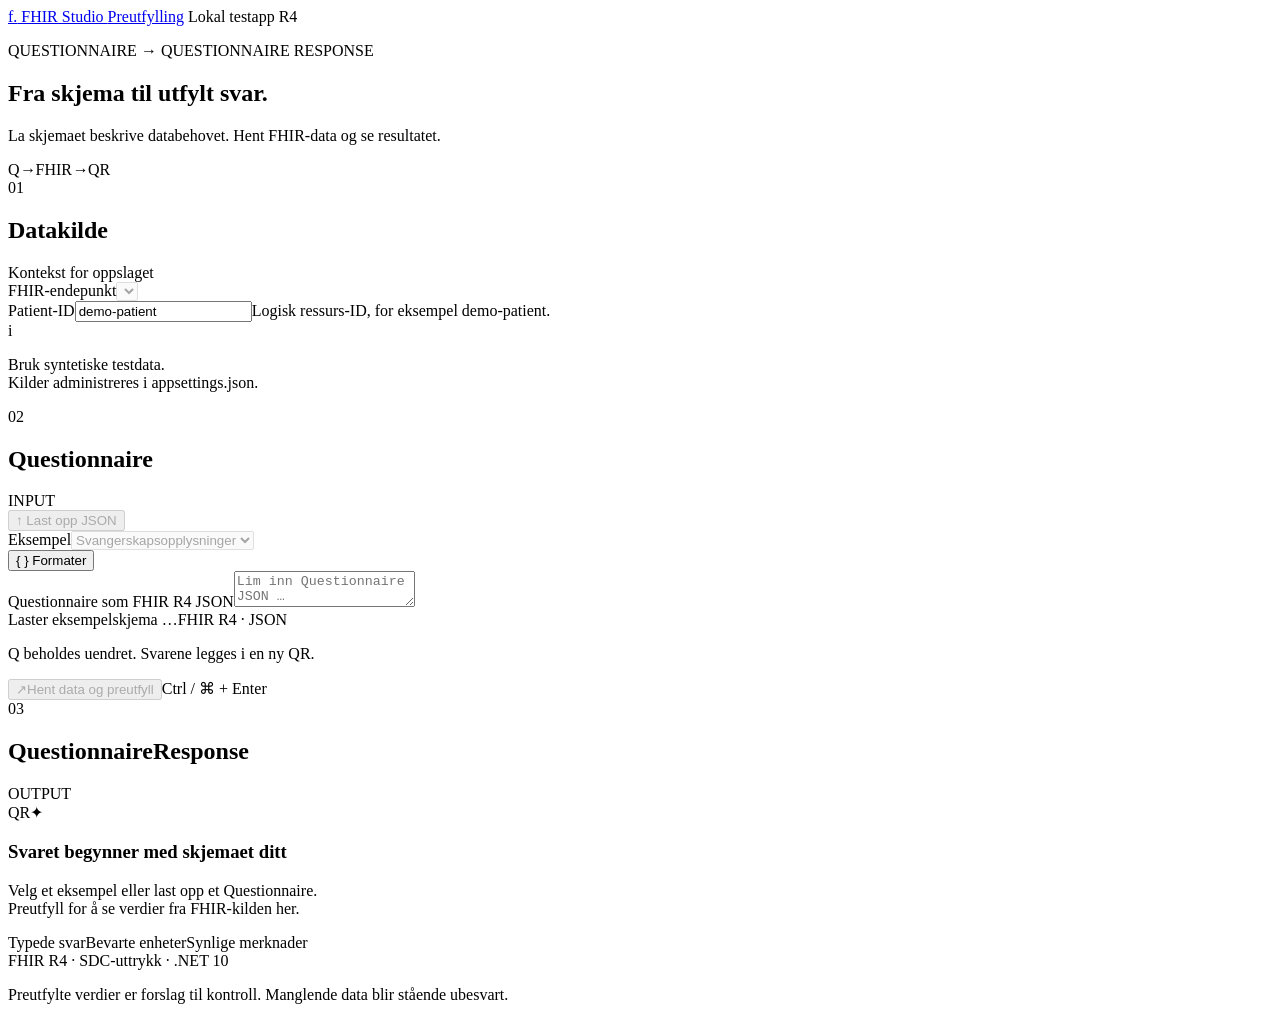
==== src/GenericPopulation/wwwroot/index.html @ 498796b2 "Legg til FHIR-preutfyllingsapp med .NET 10 og VS Code-oppsett" ====
<!doctype html>
<html lang="nb">
<head>
  <meta charset="utf-8"><meta name="viewport" content="width=device-width,initial-scale=1">
  <title>FHIR Studio · Preutfylling</title>
  <link rel="icon" href="/favicon.svg" type="image/svg+xml">
  <link rel="stylesheet" href="/app.css"><script src="/app.js" defer></script>
</head>
<body>
<header class="topbar"><a class="brand" href="/"><span class="brand-icon">f.</span> FHIR Studio <span class="brand-divider"></span><span class="brand-caption">Preutfylling</span></a><span class="badge"><span class="dot"></span> Lokal testapp <span class="badge-version">R4</span></span></header>
<main>
  <section class="intro"><div><p class="eyebrow">QUESTIONNAIRE → QUESTIONNAIRE RESPONSE</p><h1>Fra skjema til utfylt svar.</h1><p class="subtitle">La skjemaet beskrive databehovet. Hent FHIR-data og se resultatet.</p></div><div class="flow" aria-label="Flyt: Questionnaire, FHIR-kilde, QuestionnaireResponse"><span>Q</span><i>→</i><span class="flow-source">FHIR</span><i>→</i><span class="flow-result">QR</span></div></section>
  <section class="connection card" aria-labelledby="connection-title"><div class="section-label"><span class="step">01</span><h2 id="connection-title">Datakilde</h2><span class="subtle">Kontekst for oppslaget</span></div><div class="connection-fields"><div class="field source-field"><label for="source">FHIR-endepunkt</label><select id="source" disabled></select><span id="endpoint" class="field-help mono"></span></div><div class="field patient-field"><label for="patient">Patient-ID</label><input id="patient" value="demo-patient" maxlength="64" spellcheck="false" autocomplete="off" aria-describedby="patient-help"><span id="patient-help" class="field-help">Logisk ressurs-ID, for eksempel demo-patient.</span></div><div class="connection-note"><span class="note-symbol">i</span><p>Bruk syntetiske testdata.<br><span>Kilder administreres i appsettings.json.</span></p></div></div></section>
  <div class="workspace">
    <section class="card input-card" aria-labelledby="input-title"><div class="panel-heading"><div class="section-label"><span class="step">02</span><h2 id="input-title">Questionnaire</h2><span class="tag">INPUT</span></div><button id="upload" class="text-button" disabled>↑ Last opp JSON</button><input id="file" type="file" accept=".json,application/json,application/fhir+json" hidden></div>
      <div class="editor-toolbar"><div class="example-picker"><label for="example">Eksempel</label><select id="example" disabled><option value="pregnancy">Svangerskapsopplysninger</option><option value="general">Personopplysninger</option><option value="custom" disabled>Eget skjema</option></select></div><button id="format" class="text-button" title="Formater JSON">{ } Formater</button></div>
      <label class="sr-only" for="questionnaire">Questionnaire som FHIR R4 JSON</label><textarea id="questionnaire" spellcheck="false" autocomplete="off" aria-describedby="editor-help" placeholder="Lim inn Questionnaire JSON …"></textarea>
      <div class="editor-meta"><span id="q-info">Laster eksempelskjema …</span><span>FHIR R4 · JSON</span></div>
      <div class="run-area"><p id="editor-help">Q beholdes uendret. Svarene legges i en ny QR.</p><button id="populate" class="primary-button" disabled><span id="run-icon">↗</span><span id="run-label">Hent data og preutfyll</span></button><span class="shortcut">Ctrl / ⌘ + Enter</span></div>
    </section>
    <section class="card output-card" aria-labelledby="output-title"><div class="panel-heading"><div class="section-label"><span class="step">03</span><h2 id="output-title">QuestionnaireResponse</h2><span class="tag output-tag">OUTPUT</span></div></div>
      <div id="output-empty" class="empty-state"><div class="empty-icon">QR<span>✦</span></div><h3>Svaret begynner med skjemaet ditt</h3><p>Velg et eksempel eller last opp et Questionnaire.<br>Preutfyll for å se verdier fra FHIR-kilden her.</p><div class="empty-detail"><span>Typede svar</span><span>Bevarte enheter</span><span>Synlige merknader</span></div></div>
      <div id="output-loading" class="empty-state" hidden><div class="spinner"></div><h3>Henter data fra FHIR …</h3><p>Leser Patient, kjører søk fra Q og bygger QR.</p></div>
      <div id="output-result" hidden><div class="result-summary"><div><span class="dot"></span><strong id="result-title">Preutfylling gjennomført</strong></div><span class="status-pill">in-progress</span></div><div class="metrics"><div><strong id="answered">0/0</strong><span>felt preutfylt</span></div><div><strong id="requests">0</strong><span>FHIR-kall</span></div><div><strong id="duration">0 ms</strong><span>behandlingstid</span></div></div>
        <div class="tabs" role="tablist" aria-label="Resultatvisning"><button class="tab active" id="tab-preview" role="tab" aria-selected="true" aria-controls="preview" data-panel="preview">Forhåndsvisning</button><button class="tab" id="tab-json" role="tab" aria-selected="false" tabindex="-1" aria-controls="json" data-panel="json">QR JSON</button><button class="tab" id="tab-issues" role="tab" aria-selected="false" tabindex="-1" aria-controls="issues" data-panel="issues">Merknader <span id="issue-count">0</span></button></div>
        <div id="preview" class="result-panel" role="tabpanel" aria-labelledby="tab-preview" tabindex="0"></div><div id="json" class="result-panel json-panel" role="tabpanel" aria-labelledby="tab-json" tabindex="0" hidden><pre id="qr-json"></pre></div><div id="issues" class="result-panel" role="tabpanel" aria-labelledby="tab-issues" tabindex="0" hidden></div>
        <div class="result-actions"><button id="download" class="secondary-button">↓ Last ned QR</button><button id="copy" class="text-button">Kopier JSON</button><button id="download-envelope" class="text-button">QR + merknader</button></div>
      </div>
    </section>
  </div>
  <div id="message" class="message" role="status" aria-live="polite" hidden></div>
  <footer><span><span class="footer-dot"></span> FHIR R4 · SDC-uttrykk · .NET 10</span><p>Preutfylte verdier er forslag til kontroll. Manglende data blir stående ubesvart.</p></footer>
</main>
</body></html>
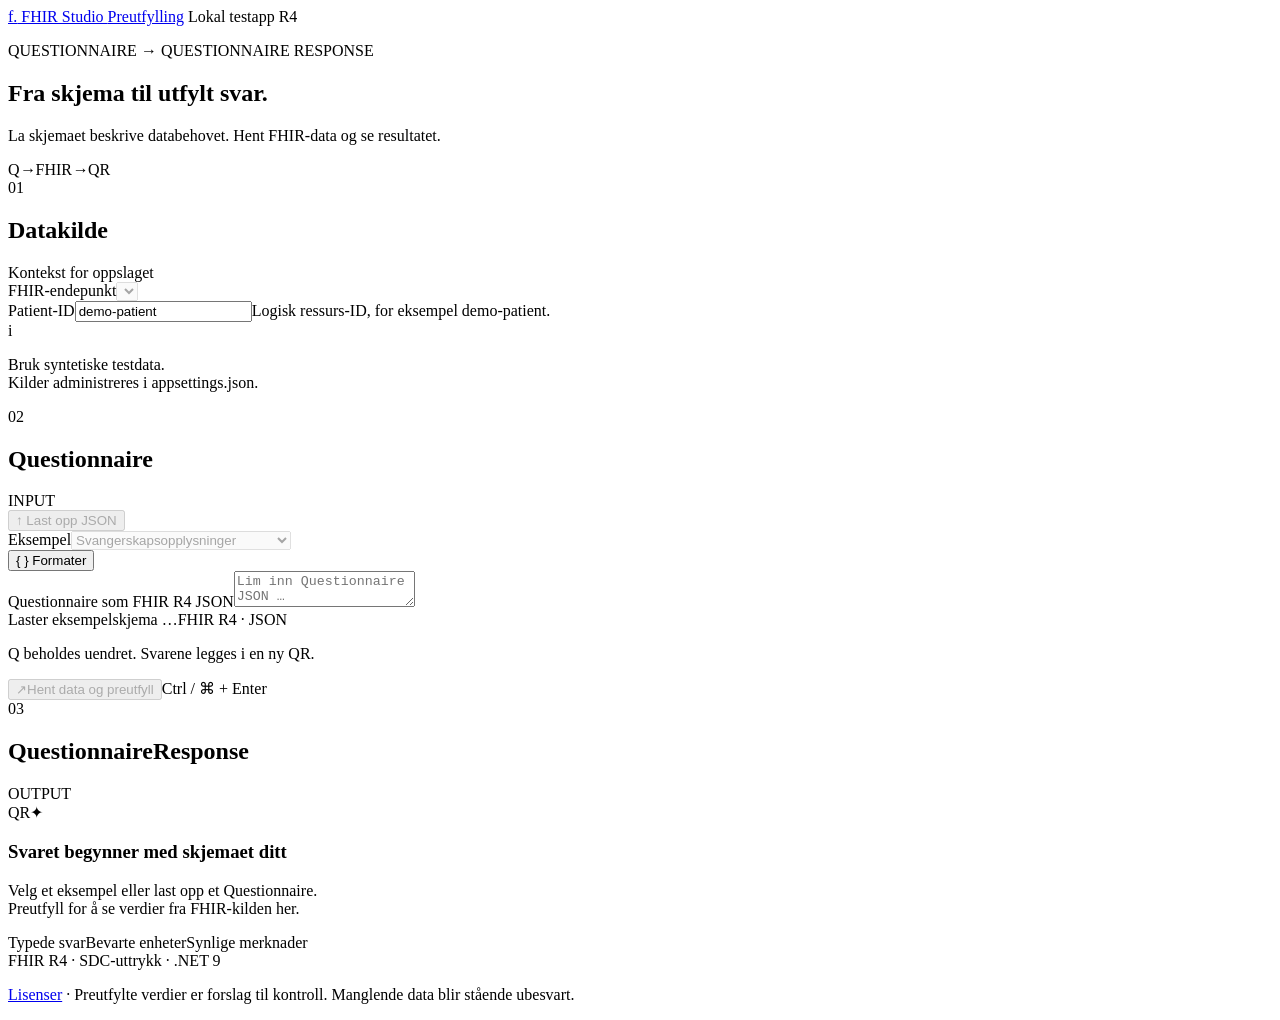
==== commit fc351eae: "Legg til DHG-støtte, .NET 9 og lisensdokumentasjon" ====
--- a/src/GenericPopulation/wwwroot/index.html
+++ b/src/GenericPopulation/wwwroot/index.html
@@ -6,14 +6,18 @@
   <link rel="icon" href="/favicon.svg" type="image/svg+xml">
   <link rel="stylesheet" href="/app.css"><script src="/app.js" defer></script>
 </head>
+<!-- Statisk struktur for testappen. app.js binder hendelser via id og fyller data med textContent.
+     CSS styrer utseendet; hidden og ARIA-attributter styres av app.js ved tilstands- og fanebytte.
+     Kildevalg gir kontekst, Questionnaire er input, og QuestionnaireResponse er et separat resultat. -->
 <body>
 <header class="topbar"><a class="brand" href="/"><span class="brand-icon">f.</span> FHIR Studio <span class="brand-divider"></span><span class="brand-caption">Preutfylling</span></a><span class="badge"><span class="dot"></span> Lokal testapp <span class="badge-version">R4</span></span></header>
 <main>
   <section class="intro"><div><p class="eyebrow">QUESTIONNAIRE → QUESTIONNAIRE RESPONSE</p><h1>Fra skjema til utfylt svar.</h1><p class="subtitle">La skjemaet beskrive databehovet. Hent FHIR-data og se resultatet.</p></div><div class="flow" aria-label="Flyt: Questionnaire, FHIR-kilde, QuestionnaireResponse"><span>Q</span><i>→</i><span class="flow-source">FHIR</span><i>→</i><span class="flow-result">QR</span></div></section>
-  <section class="connection card" aria-labelledby="connection-title"><div class="section-label"><span class="step">01</span><h2 id="connection-title">Datakilde</h2><span class="subtle">Kontekst for oppslaget</span></div><div class="connection-fields"><div class="field source-field"><label for="source">FHIR-endepunkt</label><select id="source" disabled></select><span id="endpoint" class="field-help mono"></span></div><div class="field patient-field"><label for="patient">Patient-ID</label><input id="patient" value="demo-patient" maxlength="64" spellcheck="false" autocomplete="off" aria-describedby="patient-help"><span id="patient-help" class="field-help">Logisk ressurs-ID, for eksempel demo-patient.</span></div><div class="connection-note"><span class="note-symbol">i</span><p>Bruk syntetiske testdata.<br><span>Kilder administreres i appsettings.json.</span></p></div></div></section>
+  <section class="connection card" aria-labelledby="connection-title"><div class="section-label"><span class="step">01</span><h2 id="connection-title">Datakilde</h2><span class="subtle">Kontekst for oppslaget</span></div><div class="connection-fields"><div class="field source-field"><label for="source">FHIR-endepunkt</label><select id="source" disabled></select><span id="endpoint" class="field-help mono"></span></div><div class="field patient-field"><label id="patient-label" for="patient">Patient-ID</label><input id="patient" value="demo-patient" maxlength="64" spellcheck="false" autocomplete="off" aria-describedby="patient-help"><select id="test-patient" aria-describedby="patient-help" hidden></select><span id="patient-help" class="field-help">Logisk ressurs-ID, for eksempel demo-patient.</span></div><div class="connection-note"><span class="note-symbol">i</span><p>Bruk syntetiske testdata.<br><span>Kilder administreres i appsettings.json.</span></p></div></div></section>
+  <!-- Editor og resultat er separate paneler, slik at originalskjema og genererte svar ikke blandes. -->
   <div class="workspace">
     <section class="card input-card" aria-labelledby="input-title"><div class="panel-heading"><div class="section-label"><span class="step">02</span><h2 id="input-title">Questionnaire</h2><span class="tag">INPUT</span></div><button id="upload" class="text-button" disabled>↑ Last opp JSON</button><input id="file" type="file" accept=".json,application/json,application/fhir+json" hidden></div>
-      <div class="editor-toolbar"><div class="example-picker"><label for="example">Eksempel</label><select id="example" disabled><option value="pregnancy">Svangerskapsopplysninger</option><option value="general">Personopplysninger</option><option value="custom" disabled>Eget skjema</option></select></div><button id="format" class="text-button" title="Formater JSON">{ } Formater</button></div>
+      <div class="editor-toolbar"><div class="example-picker"><label for="example">Eksempel</label><select id="example" disabled><option value="pregnancy">Svangerskapsopplysninger</option><option value="general">Personopplysninger</option><option value="dhg">DHG – svangerskap og kontakter</option><option value="custom" disabled>Eget skjema</option></select></div><button id="format" class="text-button" title="Formater JSON">{ } Formater</button></div>
       <label class="sr-only" for="questionnaire">Questionnaire som FHIR R4 JSON</label><textarea id="questionnaire" spellcheck="false" autocomplete="off" aria-describedby="editor-help" placeholder="Lim inn Questionnaire JSON …"></textarea>
       <div class="editor-meta"><span id="q-info">Laster eksempelskjema …</span><span>FHIR R4 · JSON</span></div>
       <div class="run-area"><p id="editor-help">Q beholdes uendret. Svarene legges i en ny QR.</p><button id="populate" class="primary-button" disabled><span id="run-icon">↗</span><span id="run-label">Hent data og preutfyll</span></button><span class="shortcut">Ctrl / ⌘ + Enter</span></div>
@@ -28,7 +32,8 @@
       </div>
     </section>
   </div>
+  <!-- Statusregionen gjør også asynkrone meldinger tilgjengelige for skjermlesere. -->
   <div id="message" class="message" role="status" aria-live="polite" hidden></div>
-  <footer><span><span class="footer-dot"></span> FHIR R4 · SDC-uttrykk · .NET 10</span><p>Preutfylte verdier er forslag til kontroll. Manglende data blir stående ubesvart.</p></footer>
+  <footer><span><span class="footer-dot"></span> FHIR R4 · SDC-uttrykk · .NET 9</span><p><a href="/licenses">Lisenser</a> · Preutfylte verdier er forslag til kontroll. Manglende data blir stående ubesvart.</p></footer>
 </main>
 </body></html>
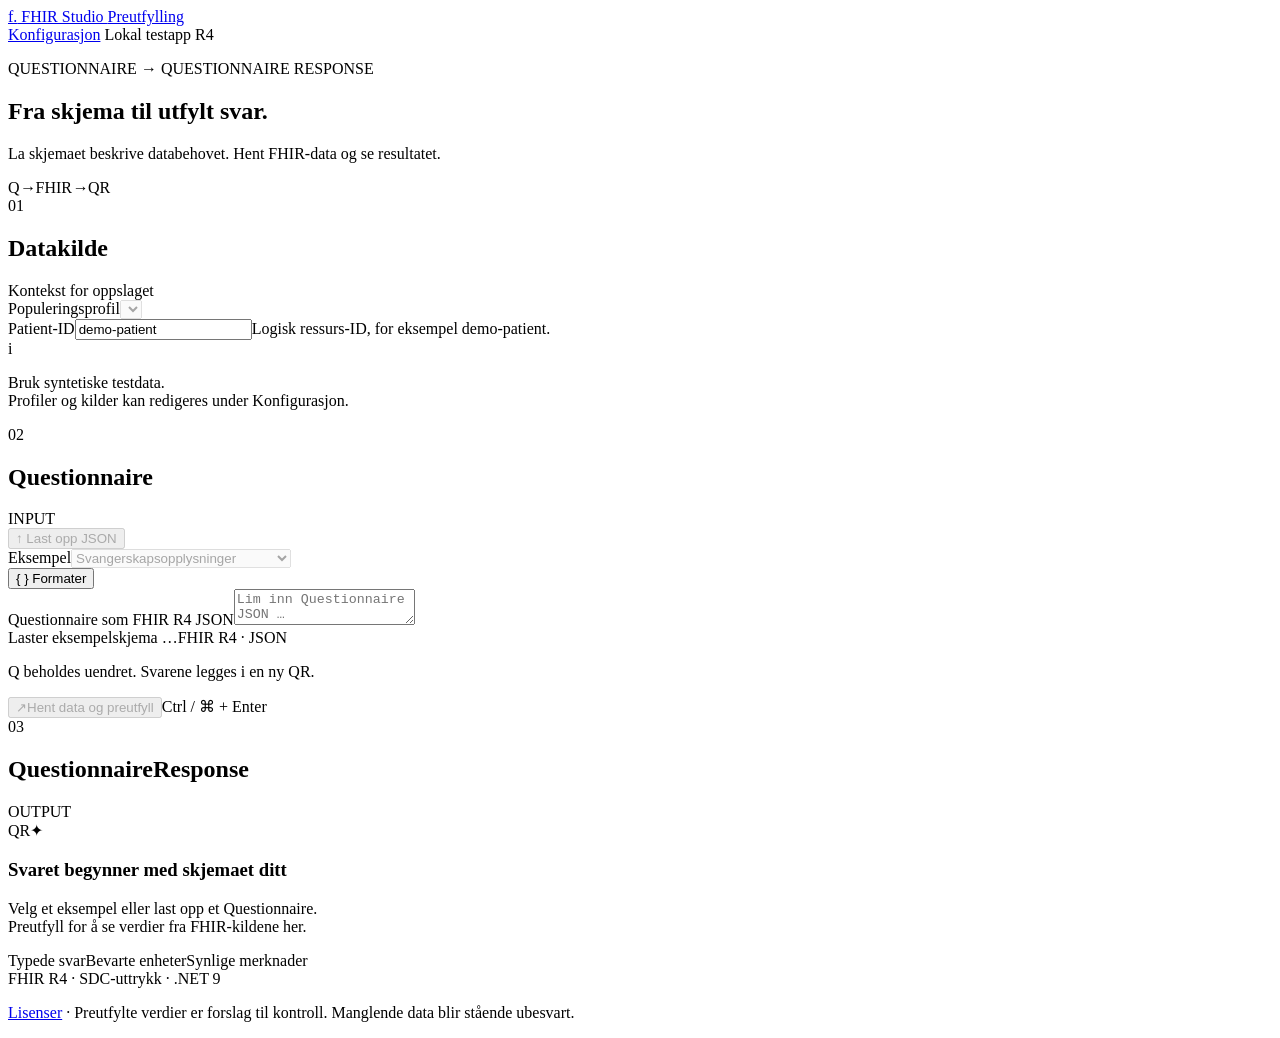
==== commit 61fcf5a5: "Add configurable FHIR routing and configuration editor" ====
--- a/src/GenericPopulation/wwwroot/index.html
+++ b/src/GenericPopulation/wwwroot/index.html
@@ -10,20 +10,20 @@
      CSS styrer utseendet; hidden og ARIA-attributter styres av app.js ved tilstands- og fanebytte.
      Kildevalg gir kontekst, Questionnaire er input, og QuestionnaireResponse er et separat resultat. -->
 <body>
-<header class="topbar"><a class="brand" href="/"><span class="brand-icon">f.</span> FHIR Studio <span class="brand-divider"></span><span class="brand-caption">Preutfylling</span></a><span class="badge"><span class="dot"></span> Lokal testapp <span class="badge-version">R4</span></span></header>
+<header class="topbar"><a class="brand" href="/"><span class="brand-icon">f.</span> FHIR Studio <span class="brand-divider"></span><span class="brand-caption">Preutfylling</span></a><nav class="topbar-actions" aria-label="App"><a class="text-button" href="/configuration.html">Konfigurasjon</a><span class="badge"><span class="dot"></span> Lokal testapp <span class="badge-version">R4</span></span></nav></header>
 <main>
   <section class="intro"><div><p class="eyebrow">QUESTIONNAIRE → QUESTIONNAIRE RESPONSE</p><h1>Fra skjema til utfylt svar.</h1><p class="subtitle">La skjemaet beskrive databehovet. Hent FHIR-data og se resultatet.</p></div><div class="flow" aria-label="Flyt: Questionnaire, FHIR-kilde, QuestionnaireResponse"><span>Q</span><i>→</i><span class="flow-source">FHIR</span><i>→</i><span class="flow-result">QR</span></div></section>
-  <section class="connection card" aria-labelledby="connection-title"><div class="section-label"><span class="step">01</span><h2 id="connection-title">Datakilde</h2><span class="subtle">Kontekst for oppslaget</span></div><div class="connection-fields"><div class="field source-field"><label for="source">FHIR-endepunkt</label><select id="source" disabled></select><span id="endpoint" class="field-help mono"></span></div><div class="field patient-field"><label id="patient-label" for="patient">Patient-ID</label><input id="patient" value="demo-patient" maxlength="64" spellcheck="false" autocomplete="off" aria-describedby="patient-help"><select id="test-patient" aria-describedby="patient-help" hidden></select><span id="patient-help" class="field-help">Logisk ressurs-ID, for eksempel demo-patient.</span></div><div class="connection-note"><span class="note-symbol">i</span><p>Bruk syntetiske testdata.<br><span>Kilder administreres i appsettings.json.</span></p></div></div></section>
+  <section class="connection card" aria-labelledby="connection-title"><div class="section-label"><span class="step">01</span><h2 id="connection-title">Datakilde</h2><span class="subtle">Kontekst for oppslaget</span></div><div class="connection-fields"><div class="field source-field"><label for="source">Populeringsprofil</label><select id="source" aria-describedby="profile-help" disabled></select><span id="profile-help" class="field-help"></span><span id="endpoint" class="field-help mono"></span></div><div class="field patient-field"><label id="patient-label" for="patient">Patient-ID</label><input id="patient" value="demo-patient" maxlength="64" spellcheck="false" autocomplete="off" aria-describedby="patient-help"><select id="test-patient" aria-describedby="patient-help" hidden></select><span id="patient-help" class="field-help">Logisk ressurs-ID, for eksempel demo-patient.</span></div><div class="connection-note"><span class="note-symbol">i</span><p>Bruk syntetiske testdata.<br><span>Profiler og kilder kan redigeres under Konfigurasjon.</span></p></div></div></section>
   <!-- Editor og resultat er separate paneler, slik at originalskjema og genererte svar ikke blandes. -->
   <div class="workspace">
     <section class="card input-card" aria-labelledby="input-title"><div class="panel-heading"><div class="section-label"><span class="step">02</span><h2 id="input-title">Questionnaire</h2><span class="tag">INPUT</span></div><button id="upload" class="text-button" disabled>↑ Last opp JSON</button><input id="file" type="file" accept=".json,application/json,application/fhir+json" hidden></div>
-      <div class="editor-toolbar"><div class="example-picker"><label for="example">Eksempel</label><select id="example" disabled><option value="pregnancy">Svangerskapsopplysninger</option><option value="general">Personopplysninger</option><option value="dhg">DHG – svangerskap og kontakter</option><option value="custom" disabled>Eget skjema</option></select></div><button id="format" class="text-button" title="Formater JSON">{ } Formater</button></div>
+      <div class="editor-toolbar"><div class="example-picker"><label for="example">Eksempel</label><select id="example" disabled><option value="pregnancy">Svangerskapsopplysninger</option><option value="general">Personopplysninger</option><option value="dhg">DHG – svangerskap og kontakter</option><option value="routed-v1">Skjemastyrte kilder · versjon 1</option><option value="routed-v2">Skjemastyrte kilder · versjon 2</option><option value="custom" disabled>Eget skjema</option></select></div><button id="format" class="text-button" title="Formater JSON">{ } Formater</button></div>
       <label class="sr-only" for="questionnaire">Questionnaire som FHIR R4 JSON</label><textarea id="questionnaire" spellcheck="false" autocomplete="off" aria-describedby="editor-help" placeholder="Lim inn Questionnaire JSON …"></textarea>
       <div class="editor-meta"><span id="q-info">Laster eksempelskjema …</span><span>FHIR R4 · JSON</span></div>
       <div class="run-area"><p id="editor-help">Q beholdes uendret. Svarene legges i en ny QR.</p><button id="populate" class="primary-button" disabled><span id="run-icon">↗</span><span id="run-label">Hent data og preutfyll</span></button><span class="shortcut">Ctrl / ⌘ + Enter</span></div>
     </section>
     <section class="card output-card" aria-labelledby="output-title"><div class="panel-heading"><div class="section-label"><span class="step">03</span><h2 id="output-title">QuestionnaireResponse</h2><span class="tag output-tag">OUTPUT</span></div></div>
-      <div id="output-empty" class="empty-state"><div class="empty-icon">QR<span>✦</span></div><h3>Svaret begynner med skjemaet ditt</h3><p>Velg et eksempel eller last opp et Questionnaire.<br>Preutfyll for å se verdier fra FHIR-kilden her.</p><div class="empty-detail"><span>Typede svar</span><span>Bevarte enheter</span><span>Synlige merknader</span></div></div>
+      <div id="output-empty" class="empty-state"><div class="empty-icon">QR<span>✦</span></div><h3>Svaret begynner med skjemaet ditt</h3><p>Velg et eksempel eller last opp et Questionnaire.<br>Preutfyll for å se verdier fra FHIR-kildene her.</p><div class="empty-detail"><span>Typede svar</span><span>Bevarte enheter</span><span>Synlige merknader</span></div></div>
       <div id="output-loading" class="empty-state" hidden><div class="spinner"></div><h3>Henter data fra FHIR …</h3><p>Leser Patient, kjører søk fra Q og bygger QR.</p></div>
       <div id="output-result" hidden><div class="result-summary"><div><span class="dot"></span><strong id="result-title">Preutfylling gjennomført</strong></div><span class="status-pill">in-progress</span></div><div class="metrics"><div><strong id="answered">0/0</strong><span>felt preutfylt</span></div><div><strong id="requests">0</strong><span>FHIR-kall</span></div><div><strong id="duration">0 ms</strong><span>behandlingstid</span></div></div>
         <div class="tabs" role="tablist" aria-label="Resultatvisning"><button class="tab active" id="tab-preview" role="tab" aria-selected="true" aria-controls="preview" data-panel="preview">Forhåndsvisning</button><button class="tab" id="tab-json" role="tab" aria-selected="false" tabindex="-1" aria-controls="json" data-panel="json">QR JSON</button><button class="tab" id="tab-issues" role="tab" aria-selected="false" tabindex="-1" aria-controls="issues" data-panel="issues">Merknader <span id="issue-count">0</span></button></div>
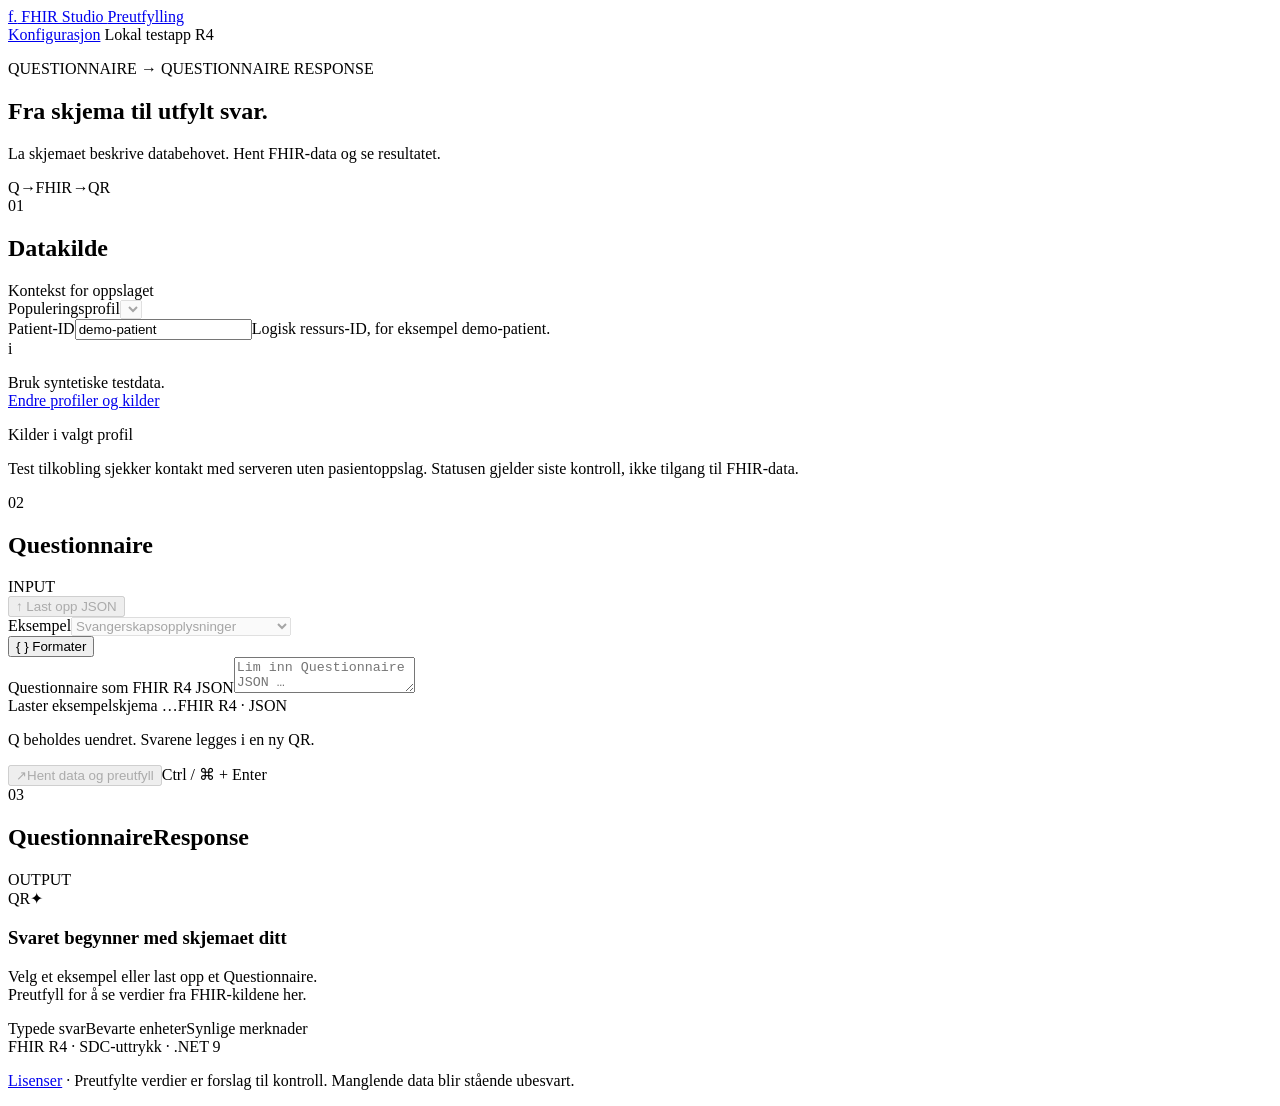
==== commit 0f94472d: "Forbedre konfigurasjon og legg til endepunktstatus Legg til feltforklaringer, JSON-visning i modal o" ====
--- a/src/GenericPopulation/wwwroot/index.html
+++ b/src/GenericPopulation/wwwroot/index.html
@@ -4,7 +4,7 @@
   <meta charset="utf-8"><meta name="viewport" content="width=device-width,initial-scale=1">
   <title>FHIR Studio · Preutfylling</title>
   <link rel="icon" href="/favicon.svg" type="image/svg+xml">
-  <link rel="stylesheet" href="/app.css"><script src="/app.js" defer></script>
+  <link rel="stylesheet" href="/app.css"><script src="/endpoint-status.js" defer></script><script src="/app.js" defer></script>
 </head>
 <!-- Statisk struktur for testappen. app.js binder hendelser via id og fyller data med textContent.
      CSS styrer utseendet; hidden og ARIA-attributter styres av app.js ved tilstands- og fanebytte.
@@ -13,7 +13,15 @@
 <header class="topbar"><a class="brand" href="/"><span class="brand-icon">f.</span> FHIR Studio <span class="brand-divider"></span><span class="brand-caption">Preutfylling</span></a><nav class="topbar-actions" aria-label="App"><a class="text-button" href="/configuration.html">Konfigurasjon</a><span class="badge"><span class="dot"></span> Lokal testapp <span class="badge-version">R4</span></span></nav></header>
 <main>
   <section class="intro"><div><p class="eyebrow">QUESTIONNAIRE → QUESTIONNAIRE RESPONSE</p><h1>Fra skjema til utfylt svar.</h1><p class="subtitle">La skjemaet beskrive databehovet. Hent FHIR-data og se resultatet.</p></div><div class="flow" aria-label="Flyt: Questionnaire, FHIR-kilde, QuestionnaireResponse"><span>Q</span><i>→</i><span class="flow-source">FHIR</span><i>→</i><span class="flow-result">QR</span></div></section>
-  <section class="connection card" aria-labelledby="connection-title"><div class="section-label"><span class="step">01</span><h2 id="connection-title">Datakilde</h2><span class="subtle">Kontekst for oppslaget</span></div><div class="connection-fields"><div class="field source-field"><label for="source">Populeringsprofil</label><select id="source" aria-describedby="profile-help" disabled></select><span id="profile-help" class="field-help"></span><span id="endpoint" class="field-help mono"></span></div><div class="field patient-field"><label id="patient-label" for="patient">Patient-ID</label><input id="patient" value="demo-patient" maxlength="64" spellcheck="false" autocomplete="off" aria-describedby="patient-help"><select id="test-patient" aria-describedby="patient-help" hidden></select><span id="patient-help" class="field-help">Logisk ressurs-ID, for eksempel demo-patient.</span></div><div class="connection-note"><span class="note-symbol">i</span><p>Bruk syntetiske testdata.<br><span>Profiler og kilder kan redigeres under Konfigurasjon.</span></p></div></div></section>
+  <section class="connection card" aria-labelledby="connection-title">
+    <div class="section-label"><span class="step">01</span><h2 id="connection-title">Datakilde</h2><span class="subtle">Kontekst for oppslaget</span></div>
+    <div class="connection-fields">
+      <div class="field source-field"><label for="source">Populeringsprofil</label><select id="source" aria-describedby="profile-help" disabled></select><span id="profile-help" class="field-help"></span></div>
+      <div class="field patient-field"><label id="patient-label" for="patient">Patient-ID</label><input id="patient" value="demo-patient" maxlength="64" spellcheck="false" autocomplete="off" aria-describedby="patient-help"><select id="test-patient" aria-describedby="patient-help" hidden></select><span id="patient-help" class="field-help">Logisk ressurs-ID, for eksempel demo-patient.</span></div>
+      <div class="connection-note"><span class="note-symbol" aria-hidden="true">i</span><p>Bruk syntetiske testdata.<br><a href="/configuration.html">Endre profiler og kilder</a></p></div>
+    </div>
+    <div class="connection-endpoints"><span id="endpoint-label">Kilder i valgt profil</span><ul id="endpoint" aria-labelledby="endpoint-label"></ul><p class="endpoint-check-help">Test tilkobling sjekker kontakt med serveren uten pasientoppslag. Statusen gjelder siste kontroll, ikke tilgang til FHIR-data.</p></div>
+  </section>
   <!-- Editor og resultat er separate paneler, slik at originalskjema og genererte svar ikke blandes. -->
   <div class="workspace">
     <section class="card input-card" aria-labelledby="input-title"><div class="panel-heading"><div class="section-label"><span class="step">02</span><h2 id="input-title">Questionnaire</h2><span class="tag">INPUT</span></div><button id="upload" class="text-button" disabled>↑ Last opp JSON</button><input id="file" type="file" accept=".json,application/json,application/fhir+json" hidden></div>
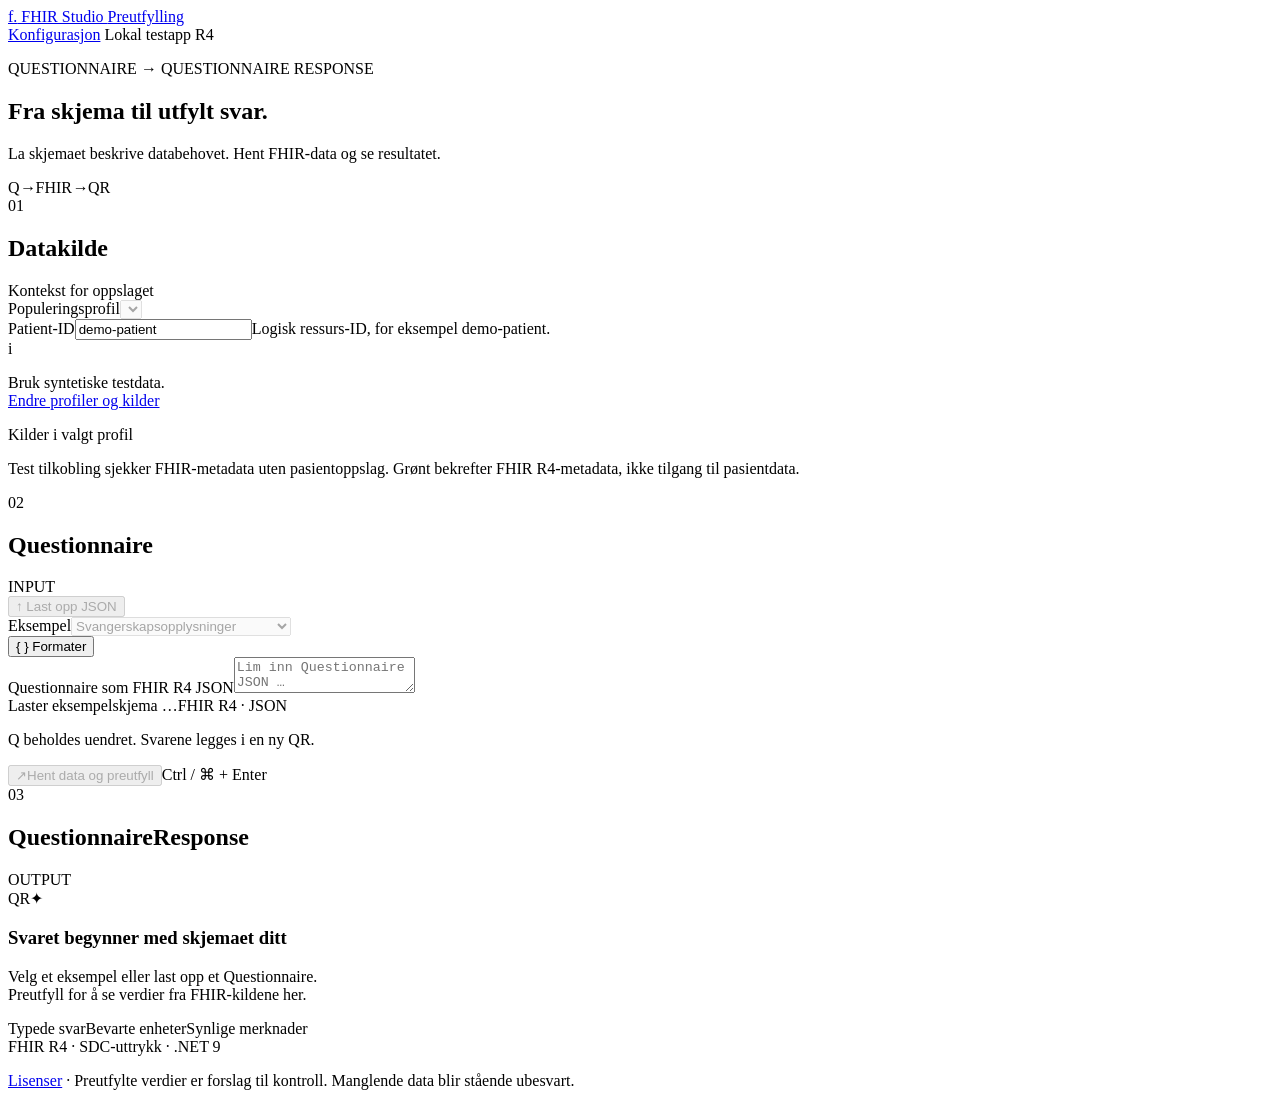
==== commit 0c56d520: "Kontroller FHIR-metadata for korrekt endepunktstatus" ====
--- a/src/GenericPopulation/wwwroot/index.html
+++ b/src/GenericPopulation/wwwroot/index.html
@@ -20,7 +20,7 @@
       <div class="field patient-field"><label id="patient-label" for="patient">Patient-ID</label><input id="patient" value="demo-patient" maxlength="64" spellcheck="false" autocomplete="off" aria-describedby="patient-help"><select id="test-patient" aria-describedby="patient-help" hidden></select><span id="patient-help" class="field-help">Logisk ressurs-ID, for eksempel demo-patient.</span></div>
       <div class="connection-note"><span class="note-symbol" aria-hidden="true">i</span><p>Bruk syntetiske testdata.<br><a href="/configuration.html">Endre profiler og kilder</a></p></div>
     </div>
-    <div class="connection-endpoints"><span id="endpoint-label">Kilder i valgt profil</span><ul id="endpoint" aria-labelledby="endpoint-label"></ul><p class="endpoint-check-help">Test tilkobling sjekker kontakt med serveren uten pasientoppslag. Statusen gjelder siste kontroll, ikke tilgang til FHIR-data.</p></div>
+    <div class="connection-endpoints"><span id="endpoint-label">Kilder i valgt profil</span><ul id="endpoint" aria-labelledby="endpoint-label"></ul><p class="endpoint-check-help">Test tilkobling sjekker FHIR-metadata uten pasientoppslag. Grønt bekrefter FHIR R4-metadata, ikke tilgang til pasientdata.</p></div>
   </section>
   <!-- Editor og resultat er separate paneler, slik at originalskjema og genererte svar ikke blandes. -->
   <div class="workspace">
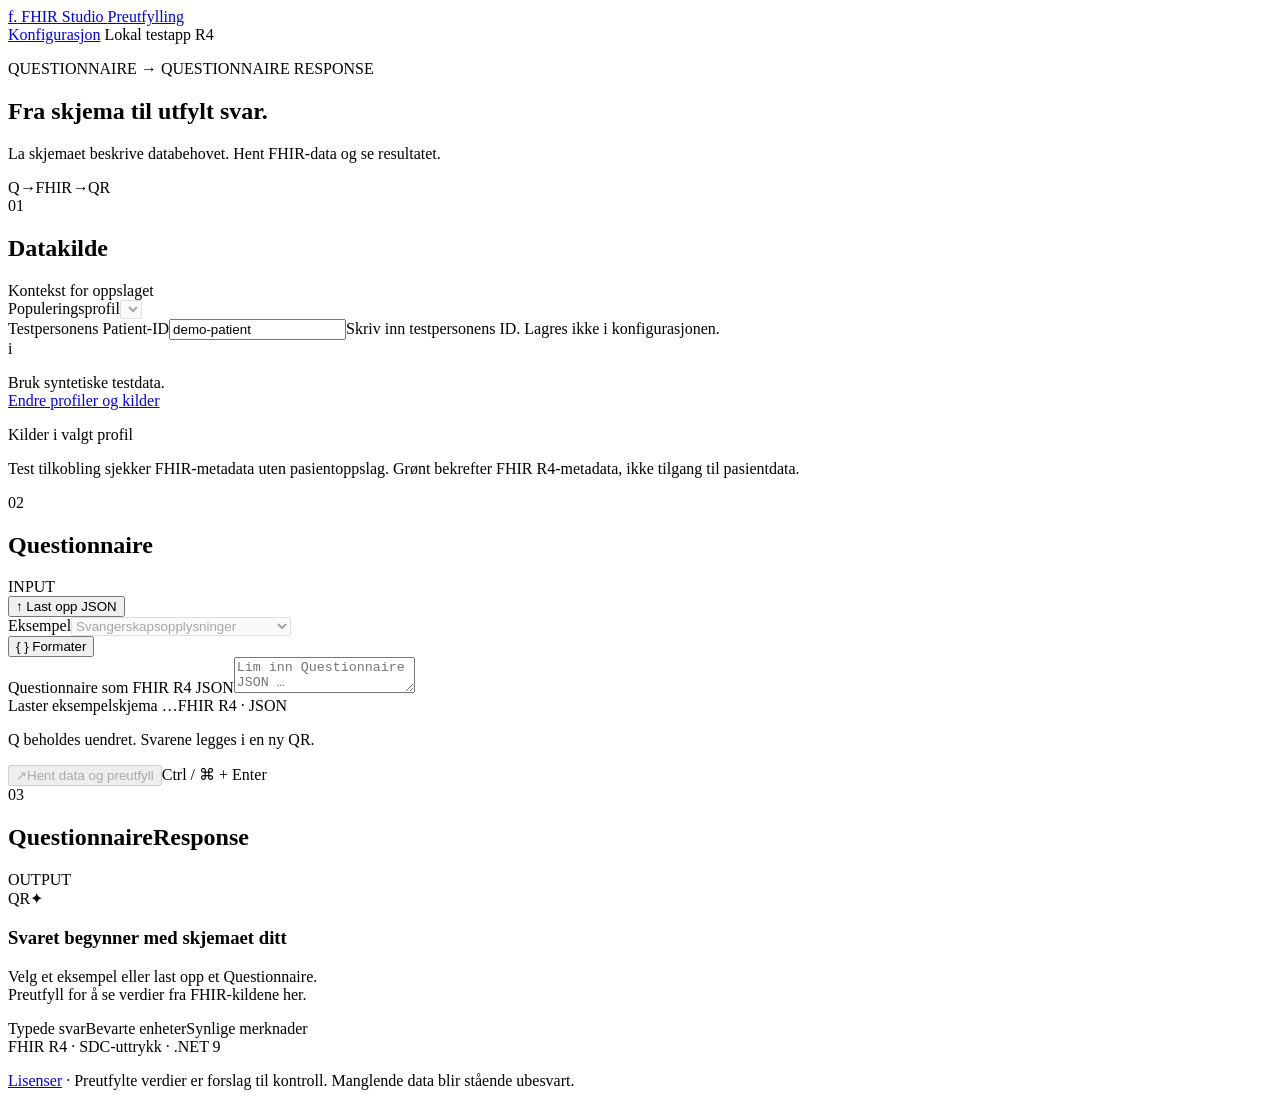
==== commit b716d92d: "Tillat egne skjemaer og direkte input av testperson Gjor skjemaopplasting uavhengig av konfigurasjon" ====
--- a/src/GenericPopulation/wwwroot/index.html
+++ b/src/GenericPopulation/wwwroot/index.html
@@ -17,15 +17,15 @@
     <div class="section-label"><span class="step">01</span><h2 id="connection-title">Datakilde</h2><span class="subtle">Kontekst for oppslaget</span></div>
     <div class="connection-fields">
       <div class="field source-field"><label for="source">Populeringsprofil</label><select id="source" aria-describedby="profile-help" disabled></select><span id="profile-help" class="field-help"></span></div>
-      <div class="field patient-field"><label id="patient-label" for="patient">Patient-ID</label><input id="patient" value="demo-patient" maxlength="64" spellcheck="false" autocomplete="off" aria-describedby="patient-help"><select id="test-patient" aria-describedby="patient-help" hidden></select><span id="patient-help" class="field-help">Logisk ressurs-ID, for eksempel demo-patient.</span></div>
+      <div class="field patient-field"><label id="patient-label" for="patient">Testpersonens Patient-ID</label><input id="patient" value="demo-patient" list="test-patient" maxlength="256" spellcheck="false" autocomplete="off" aria-describedby="patient-help"><datalist id="test-patient"></datalist><span id="patient-help" class="field-help">Skriv inn testpersonens ID. Lagres ikke i konfigurasjonen.</span></div>
       <div class="connection-note"><span class="note-symbol" aria-hidden="true">i</span><p>Bruk syntetiske testdata.<br><a href="/configuration.html">Endre profiler og kilder</a></p></div>
     </div>
     <div class="connection-endpoints"><span id="endpoint-label">Kilder i valgt profil</span><ul id="endpoint" aria-labelledby="endpoint-label"></ul><p class="endpoint-check-help">Test tilkobling sjekker FHIR-metadata uten pasientoppslag. Grønt bekrefter FHIR R4-metadata, ikke tilgang til pasientdata.</p></div>
   </section>
   <!-- Editor og resultat er separate paneler, slik at originalskjema og genererte svar ikke blandes. -->
   <div class="workspace">
-    <section class="card input-card" aria-labelledby="input-title"><div class="panel-heading"><div class="section-label"><span class="step">02</span><h2 id="input-title">Questionnaire</h2><span class="tag">INPUT</span></div><button id="upload" class="text-button" disabled>↑ Last opp JSON</button><input id="file" type="file" accept=".json,application/json,application/fhir+json" hidden></div>
-      <div class="editor-toolbar"><div class="example-picker"><label for="example">Eksempel</label><select id="example" disabled><option value="pregnancy">Svangerskapsopplysninger</option><option value="general">Personopplysninger</option><option value="dhg">DHG – svangerskap og kontakter</option><option value="routed-v1">Skjemastyrte kilder · versjon 1</option><option value="routed-v2">Skjemastyrte kilder · versjon 2</option><option value="custom" disabled>Eget skjema</option></select></div><button id="format" class="text-button" title="Formater JSON">{ } Formater</button></div>
+    <section class="card input-card" aria-labelledby="input-title"><div class="panel-heading"><div class="section-label"><span class="step">02</span><h2 id="input-title">Questionnaire</h2><span class="tag">INPUT</span></div><button id="upload" class="text-button">↑ Last opp JSON</button><input id="file" type="file" accept=".json,application/json,application/fhir+json" hidden></div>
+      <div class="editor-toolbar"><div class="example-picker"><label for="example">Eksempel</label><select id="example" disabled><option value="pregnancy">Svangerskapsopplysninger</option><option value="general">Personopplysninger</option><option value="dhg">DHG – svangerskap og kontakter</option><option value="routed-v1">Skjemastyrte kilder · versjon 1</option><option value="routed-v2">Skjemastyrte kilder · versjon 2</option><option value="custom">Eget skjema</option></select></div><button id="format" class="text-button" title="Formater JSON">{ } Formater</button></div>
       <label class="sr-only" for="questionnaire">Questionnaire som FHIR R4 JSON</label><textarea id="questionnaire" spellcheck="false" autocomplete="off" aria-describedby="editor-help" placeholder="Lim inn Questionnaire JSON …"></textarea>
       <div class="editor-meta"><span id="q-info">Laster eksempelskjema …</span><span>FHIR R4 · JSON</span></div>
       <div class="run-area"><p id="editor-help">Q beholdes uendret. Svarene legges i en ny QR.</p><button id="populate" class="primary-button" disabled><span id="run-icon">↗</span><span id="run-label">Hent data og preutfyll</span></button><span class="shortcut">Ctrl / ⌘ + Enter</span></div>
